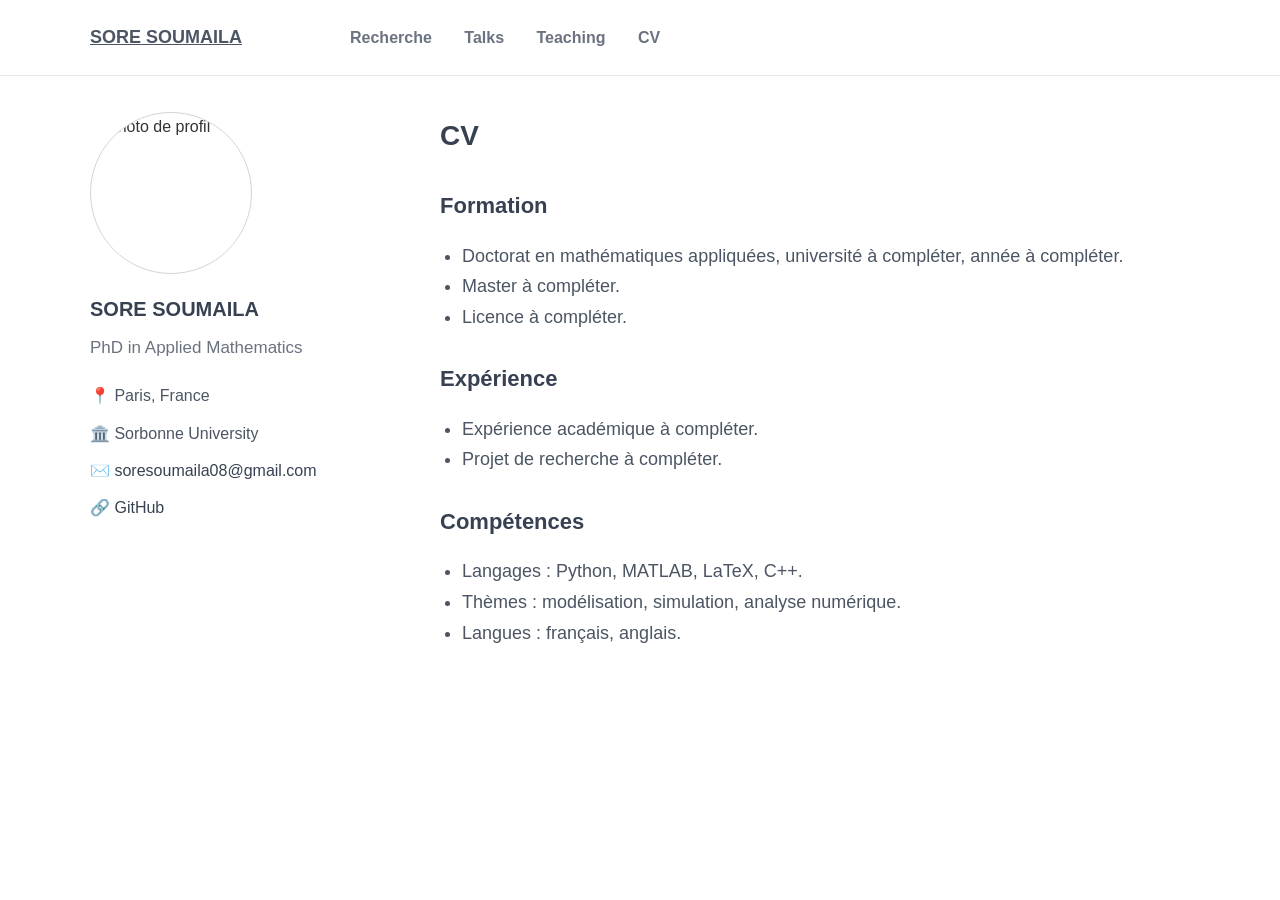
==== cv/index.html @ 09a1e4f2 "Update index.html" ====
<!DOCTYPE html>
<html lang="fr">
<head>
  <meta charset="UTF-8">
  <meta name="viewport" content="width=device-width, initial-scale=1.0">
  <title>CV - SORE SOUMAILA</title>
  <link rel="stylesheet" href="/style.css">
</head>
<body>
  <header class="topbar">
    <div class="topbar-container">
      <a href="/" class="site-name">SORE SOUMAILA</a>
      <nav class="menu">
        <a href="/recherche/">Recherche</a>
        <a href="/talks/">Talks</a>
        <a href="/enseignement/">Teaching</a>
        <a href="/cv/">CV</a>
      </nav>
    </div>
  </header>

  <main class="layout">
    <aside class="sidebar">
      <img src="images/photo.jpg" alt="Photo de profil" class="photo-profil">
      <h1>SORE SOUMAILA</h1>
      <p class="subtitle">PhD in Applied Mathematics </p>

      <div class="info-block">
        <p>📍 Paris, France</p>
        <p>🏛️ Sorbonne University </p>
        <p>✉️ <a href="mailto:soresoumaila08@gmail.com">soresoumaila08@gmail.com</a></p>
        <p>🔗 <a href="#">GitHub</a></p>
      </div>
    </aside>

    <section class="content">
      <h2>CV</h2>

      <h3>Formation</h3>
      <ul>
        <li>Doctorat en mathématiques appliquées, université à compléter, année à compléter.</li>
        <li>Master à compléter.</li>
        <li>Licence à compléter.</li>
      </ul>

      <h3>Expérience</h3>
      <ul>
        <li>Expérience académique à compléter.</li>
        <li>Projet de recherche à compléter.</li>
      </ul>

      <h3>Compétences</h3>
      <ul>
        <li>Langages : Python, MATLAB, LaTeX, C++.</li>
        <li>Thèmes : modélisation, simulation, analyse numérique.</li>
        <li>Langues : français, anglais.</li>
      </ul>
    </section>
  </main>
</body>
</html>
---- style.css ----
body {
  margin: 0;
  font-family: Arial, Helvetica, sans-serif;
  color: #333;
  background-color: #ffffff;
  line-height: 1.7;
}

.topbar {
  border-bottom: 1px solid #e5e7eb;
  background-color: #fff;
}

.topbar-container {
  max-width: 1100px;
  margin: 0 auto;
  padding: 22px 24px;
  display: flex;
  align-items: center;
  justify-content: flex-start;
  gap: 80px;
}

.site-name {
  font-size: 18px;
  font-weight: 700;
  color: #4b5563;
}

.menu a {
  text-decoration: none;
  color: #6b7280;
  margin-left: 28px;
  font-size: 16px;
  font-weight: 600;
}

.menu a:hover {
  color: #111827;
}

.layout {
  max-width: 1100px;
  margin: 36px auto;
  padding: 0 24px;
  display: grid;
  grid-template-columns: 280px 1fr;
  gap: 70px;
}

.sidebar {
  align-self: start;
}

.photo-profil {
  width: 160px;
  height: 160px;
  object-fit: cover;
  border-radius: 50%;
  display: block;
  margin-bottom: 18px;
  border: 1px solid #d1d5db;
}

.sidebar h1 {
  font-size: 20px;
  margin: 0 0 8px 0;
  color: #374151;
}

.subtitle {
  margin: 0 0 20px 0;
  color: #6b7280;
  font-size: 17px;
}

.info-block p {
  margin: 10px 0;
  color: #4b5563;
  font-size: 16px;
}

.info-block a {
  color: #374151;
  text-decoration: none;
}

.info-block a:hover {
  text-decoration: underline;
}

.content h2 {
  font-size: 28px;
  margin-top: 0;
  margin-bottom: 10px;
  color: #374151;
}

.content h3 {
  font-size: 22px;
  margin-top: 28px;
  margin-bottom: 10px;
  color: #374151;
}

.content p,
.content li {
  font-size: 18px;
  color: #4b5563;
}

.content section {
  margin-bottom: 42px;
}

.year-block {
  margin-bottom: 28px;
}

.year-block h3 {
  font-size: 18px;
  margin-bottom: 10px;
  color: #374151;
}

.year-block ul {
  margin: 0;
  padding-left: 24px;
}

.year-block li {
  margin-bottom: 10px;
}

.content ul {
  padding-left: 22px;
}

.content a {
  color: #2563eb;
  text-decoration: none;
}

.content a:hover {
  text-decoration: underline;
}

@media (max-width: 900px) {
  .layout {
    grid-template-columns: 1fr;
    gap: 30px;
  }

  .menu a {
    margin-left: 14px;
    font-size: 14px;
  }
}
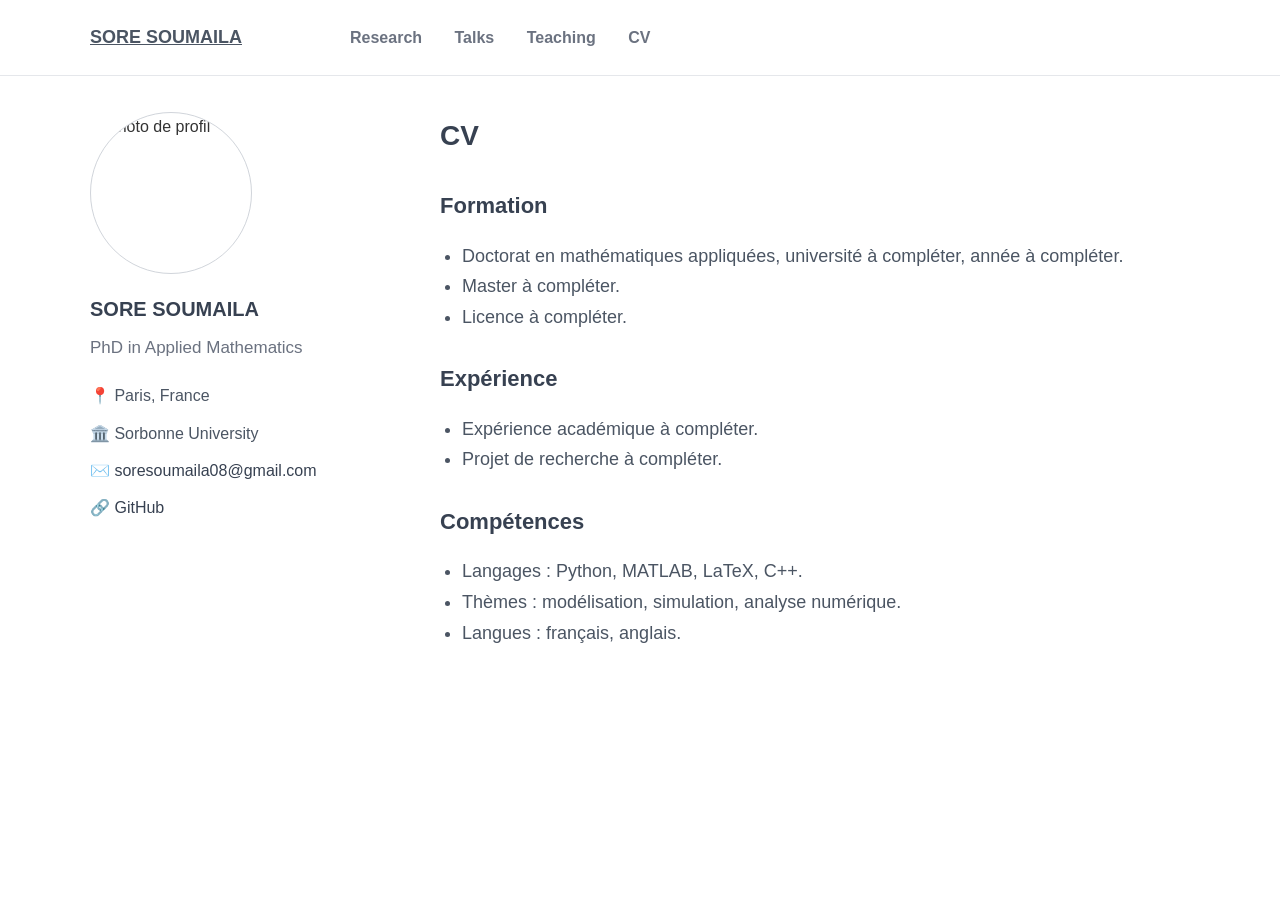
==== commit db2c0cc1: "Update index.html" ====
--- a/cv/index.html
+++ b/cv/index.html
@@ -3,7 +3,11 @@
 <head>
   <meta charset="UTF-8">
   <meta name="viewport" content="width=device-width, initial-scale=1.0">
-  <title>CV - SORE SOUMAILA</title>
+  <meta name="google-site-verification" content="8gv8ETqGiuPviAt5-yaoIe_0OM7RxLq_Fy0cH31vGm8" />
+  <title>SORE SOUMAILA - Doctorant en mathématiques appliquées</title>
+  <meta name="description" content="Site personnel de SORE SOUMAILA, doctorant en mathématiques appliquées. Recherche en simulation, contrôle et nanofils ferromagnétiques.">
+  <link rel="canonical" href="https://sore-soumaila.github.io/">
+  <meta name="robots" content="index, follow">
   <link rel="stylesheet" href="/style.css">
 </head>
 <body>
@@ -11,7 +15,7 @@
     <div class="topbar-container">
       <a href="/" class="site-name">SORE SOUMAILA</a>
       <nav class="menu">
-        <a href="/recherche/">Recherche</a>
+        <a href="/recherche/">Research</a>
         <a href="/talks/">Talks</a>
         <a href="/enseignement/">Teaching</a>
         <a href="/cv/">CV</a>
@@ -21,7 +25,7 @@
 
   <main class="layout">
     <aside class="sidebar">
-      <img src="images/photo.jpg" alt="Photo de profil" class="photo-profil">
+      <img src="/images/photo.jpg" alt="Photo de profil" class="photo-profil">
       <h1>SORE SOUMAILA</h1>
       <p class="subtitle">PhD in Applied Mathematics </p>
 
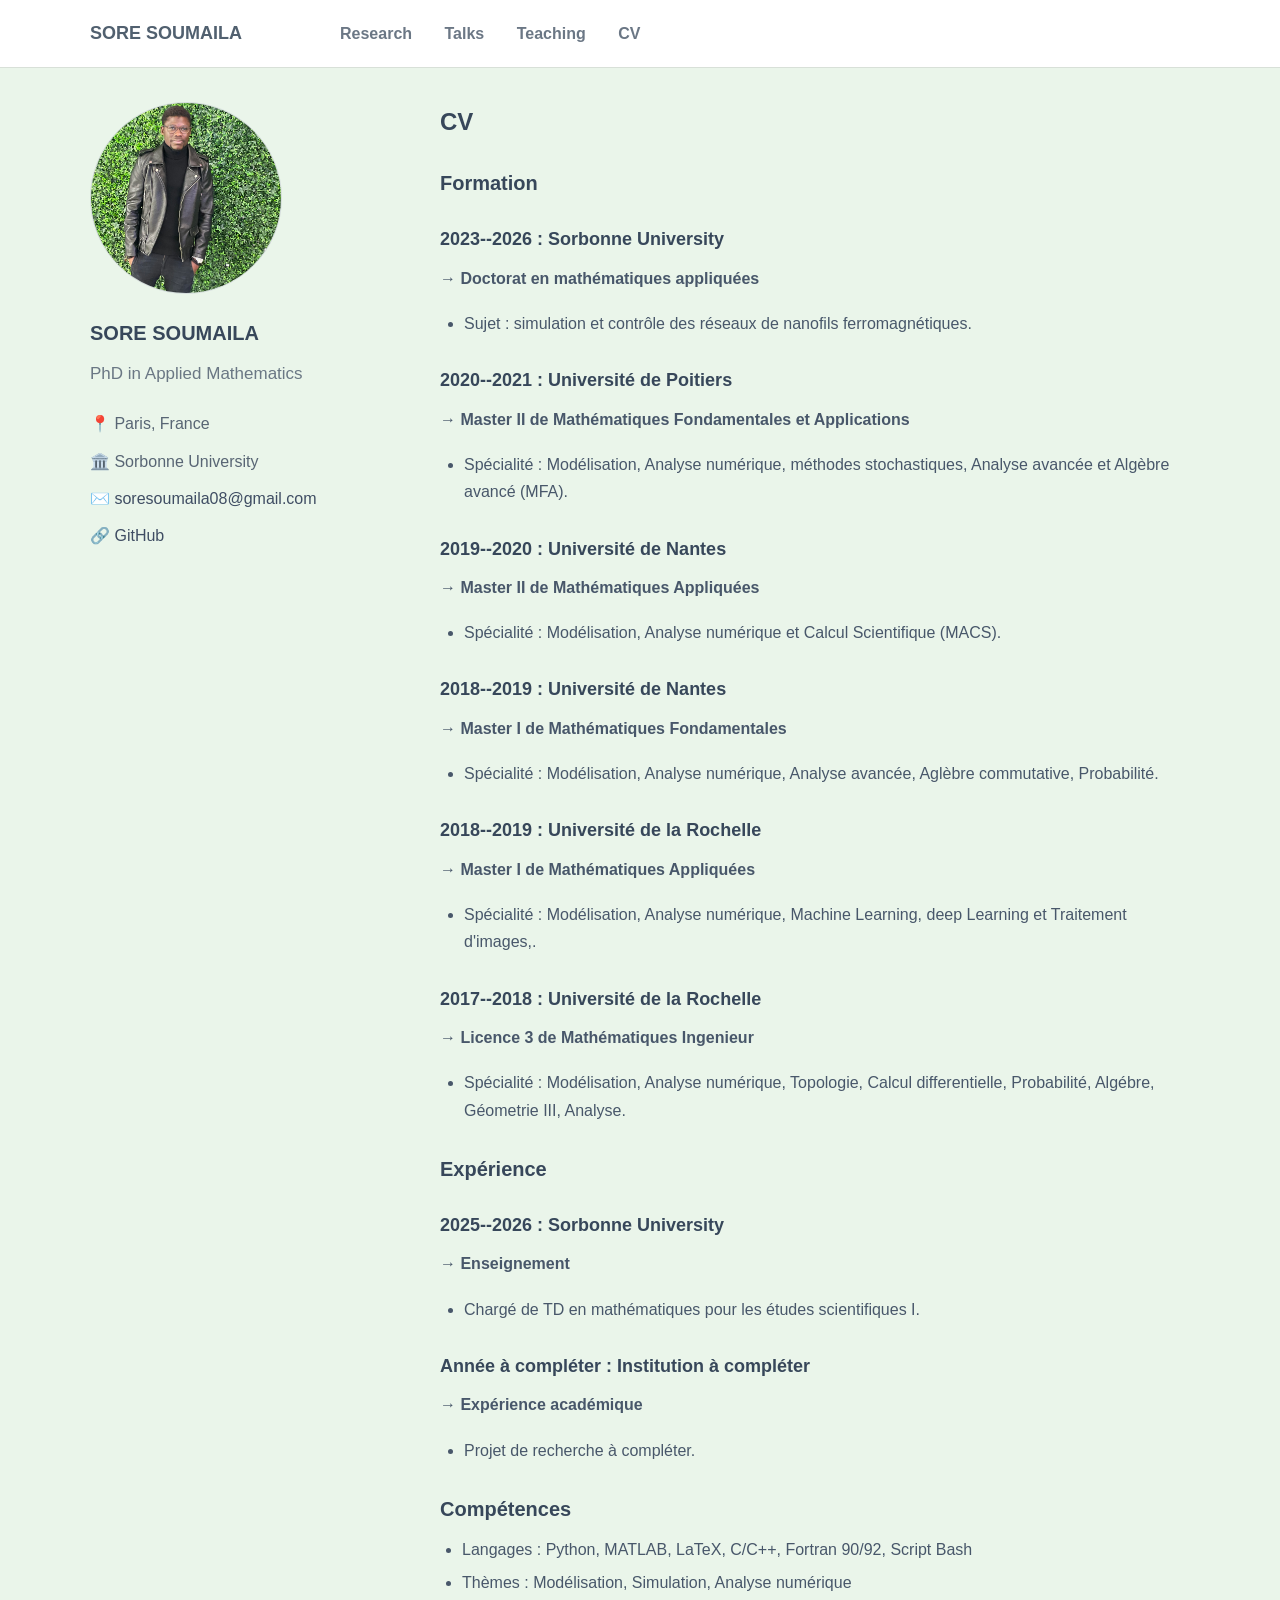
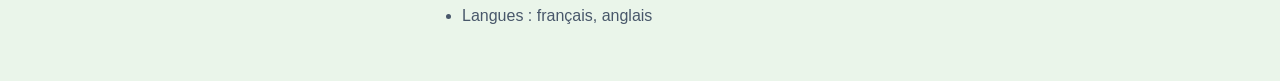
==== commit ac7d01ee: "Update index.html" ====
--- a/cv/index.html
+++ b/cv/index.html
@@ -27,11 +27,11 @@
     <aside class="sidebar">
       <img src="/images/photo.jpg" alt="Photo de profil" class="photo-profil">
       <h1>SORE SOUMAILA</h1>
-      <p class="subtitle">PhD in Applied Mathematics </p>
+      <p class="subtitle">PhD in Applied Mathematics</p>
 
       <div class="info-block">
         <p>📍 Paris, France</p>
-        <p>🏛️ Sorbonne University </p>
+        <p>🏛️ Sorbonne University</p>
         <p>✉️ <a href="mailto:soresoumaila08@gmail.com">soresoumaila08@gmail.com</a></p>
         <p>🔗 <a href="#">GitHub</a></p>
       </div>
@@ -41,25 +41,82 @@
       <h2>CV</h2>
 
       <h3>Formation</h3>
-      <ul>
-        <li>Doctorat en mathématiques appliquées, université à compléter, année à compléter.</li>
-        <li>Master à compléter.</li>
-        <li>Licence à compléter.</li>
-      </ul>
 
-      <h3>Expérience</h3>
-      <ul>
-        <li>Expérience académique à compléter.</li>
-        <li>Projet de recherche à compléter.</li>
-      </ul>
+      <div class="year-block">
+        <h3>2023--2026 : Sorbonne University</h3>
+        <p class="subcourse">&rarr; Doctorat en mathématiques appliquées</p>
+        <ul>
+          <li>Sujet : simulation et contrôle des réseaux de nanofils ferromagnétiques.</li>
+        </ul>
+      </div>
+
+      <div class="year-block">
+        <h3>2020--2021 : Université de Poitiers</h3>
+        <p class="subcourse">&rarr; Master II de Mathématiques Fondamentales et Applications</p>
+        <ul>
+          <li>Spécialité : Modélisation, Analyse numérique, méthodes stochastiques, Analyse avancée et Algèbre avancé (MFA).</li>
+        </ul>
+      </div>
+
+       <div class="year-block">
+        <h3>2019--2020 : Université de Nantes</h3>
+        <p class="subcourse">&rarr; Master II de Mathématiques Appliquées</p>
+        <ul>
+          <li>Spécialité : Modélisation, Analyse numérique et Calcul Scientifique (MACS).</li>
+        </ul>
+      </div>
+
+      <div class="year-block">
+        <h3>2018--2019 : Université de Nantes</h3>
+        <p class="subcourse">&rarr; Master I de Mathématiques Fondamentales</p>
+        <ul>
+          <li>Spécialité : Modélisation, Analyse numérique, Analyse avancée, Aglèbre commutative, Probabilité.</li>
+        </ul>
+      </div>
+
+      <div class="year-block">
+        <h3>2018--2019 : Université de la Rochelle</h3>
+        <p class="subcourse">&rarr; Master I de Mathématiques Appliquées</p>
+        <ul>
+          <li>Spécialité : Modélisation, Analyse numérique, Machine Learning, deep Learning et Traitement d'images,.</li>
+        </ul>
+      </div>
+      
+     <div class="year-block">
+         <h3>2017--2018 : Université de la Rochelle</h3>
+         <p class="subcourse">&rarr; Licence 3 de Mathématiques Ingenieur</p>
+         <ul>
+          <li>Spécialité : Modélisation, Analyse numérique, Topologie, Calcul differentielle, Probabilité, Algébre, Géometrie III, Analyse.</li>
+        </ul>
+      </div>
+      
+    <h3>Expérience</h3>
+
+      <div class="year-block">
+        <h3>2025--2026 : Sorbonne University</h3>
+        <p class="subcourse">&rarr; Enseignement</p>
+        <ul>
+          <li>Chargé de TD en mathématiques pour les études scientifiques I.</li>
+        </ul>
+      </div>
+
+      <div class="year-block">
+        <h3>Année à compléter : Institution à compléter</h3>
+        <p class="subcourse">&rarr; Expérience académique</p>
+        <ul>
+          <li>Projet de recherche à compléter.</li>
+        </ul>
+      </div>
 
       <h3>Compétences</h3>
       <ul>
-        <li>Langages : Python, MATLAB, LaTeX, C++.</li>
-        <li>Thèmes : modélisation, simulation, analyse numérique.</li>
-        <li>Langues : français, anglais.</li>
+        <li>Langages : Python, MATLAB, LaTeX, C/C++, Fortran 90/92, Script Bash</li>
+        <li>Thèmes : Modélisation, Simulation, Analyse numérique</li>
+        <li>Langues : français, anglais</li>
       </ul>
     </section>
   </main>
 </body>
 </html>
+
+
--- a/style.css
+++ b/style.css
@@ -1,51 +1,62 @@
 body {
   margin: 0;
   font-family: Arial, Helvetica, sans-serif;
-  color: #333;
-  background-color: #ffffff;
+  color: #3f4d63;
+  background-color: #eaf5ea;
   line-height: 1.7;
 }
 
 .topbar {
-  border-bottom: 1px solid #e5e7eb;
-  background-color: #fff;
+  border-bottom: 1px solid #d8e0d8;
+  background-color: #ffffff;
+}
+
+.subcourse {
+  margin-top: 6px;
+  margin-bottom: 10px;
+  font-weight: 800;
 }
 
 .topbar-container {
   max-width: 1100px;
   margin: 0 auto;
-  padding: 22px 24px;
+  padding: 18px 24px;
   display: flex;
   align-items: center;
   justify-content: flex-start;
-  gap: 80px;
+  gap: 70px;
 }
 
 .site-name {
   font-size: 18px;
   font-weight: 700;
-  color: #4b5563;
+  color: #51606f;
+  text-decoration: none;
+}
+
+.site-name:hover {
+  text-decoration: underline;
 }
 
 .menu a {
   text-decoration: none;
-  color: #6b7280;
+  color: #6b7785;
   margin-left: 28px;
   font-size: 16px;
   font-weight: 600;
 }
 
 .menu a:hover {
-  color: #111827;
+  color: #2f3b4a;
 }
 
 .layout {
   max-width: 1100px;
-  margin: 36px auto;
+  margin: 34px auto;
   padding: 0 24px;
   display: grid;
-  grid-template-columns: 280px 1fr;
-  gap: 70px;
+  grid-template-columns: 270px 1fr;
+  gap: 80px;
 }
 
 .sidebar {
@@ -53,35 +64,36 @@
 }
 
 .photo-profil {
-  width: 160px;
-  height: 160px;
+  width: 190px;
+  height: 190px;
   object-fit: cover;
+  object-position: center center;
   border-radius: 50%;
   display: block;
-  margin-bottom: 18px;
-  border: 1px solid #d1d5db;
+  margin-bottom: 22px;
+  border: 1px solid #d5dddd;
 }
 
 .sidebar h1 {
   font-size: 20px;
-  margin: 0 0 8px 0;
-  color: #374151;
+  margin: 0 0 10px 0;
+  color: #37475a;
 }
 
 .subtitle {
-  margin: 0 0 20px 0;
-  color: #6b7280;
+  margin: 0 0 22px 0;
+  color: #6a7784;
   font-size: 17px;
 }
 
 .info-block p {
   margin: 10px 0;
-  color: #4b5563;
+  color: #586574;
   font-size: 16px;
 }
 
 .info-block a {
-  color: #374151;
+  color: #3f4d63;
   text-decoration: none;
 }
 
@@ -90,27 +102,47 @@
 }
 
 .content h2 {
-  font-size: 28px;
+  font-size: 24px;
   margin-top: 0;
-  margin-bottom: 10px;
-  color: #374151;
+  margin-bottom: 14px;
+  color: #37475a;
 }
 
 .content h3 {
-  font-size: 22px;
-  margin-top: 28px;
+  font-size: 20px;
+  margin-top: 24px;
   margin-bottom: 10px;
-  color: #374151;
+  color: #37475a;
 }
 
 .content p,
 .content li {
-  font-size: 18px;
-  color: #4b5563;
+  font-size: 16px;
+  color: #48576a;
 }
 
-.content section {
-  margin-bottom: 42px;
+.content p {
+  margin-bottom: 18px;
+  max-width: 900px;
+}
+
+.content ul {
+  padding-left: 22px;
+  margin-top: 8px;
+  margin-bottom: 18px;
+}
+
+.content li {
+  margin-bottom: 6px;
+}
+
+.content a {
+  color: #4aa3c7;
+  text-decoration: none;
+}
+
+.content a:hover {
+  text-decoration: underline;
 }
 
 .year-block {
@@ -120,7 +152,7 @@
 .year-block h3 {
   font-size: 18px;
   margin-bottom: 10px;
-  color: #374151;
+  color: #37475a;
 }
 
 .year-block ul {
@@ -132,22 +164,13 @@
   margin-bottom: 10px;
 }
 
-.content ul {
-  padding-left: 22px;
-}
-
-.content a {
-  color: #2563eb;
-  text-decoration: none;
-}
-
-.content a:hover {
-  text-decoration: underline;
-}
-
 @media (max-width: 900px) {
   .layout {
     grid-template-columns: 1fr;
+    gap: 30px;
+  }
+
+  .topbar-container {
     gap: 30px;
   }
 
@@ -155,4 +178,18 @@
     margin-left: 14px;
     font-size: 14px;
   }
+
+  .content h2 {
+    font-size: 22px;
+  }
+
+  .content h3 {
+    font-size: 18px;
+  }
+
+  .content p,
+  .content li {
+    font-size: 15px;
+  }
 }
+
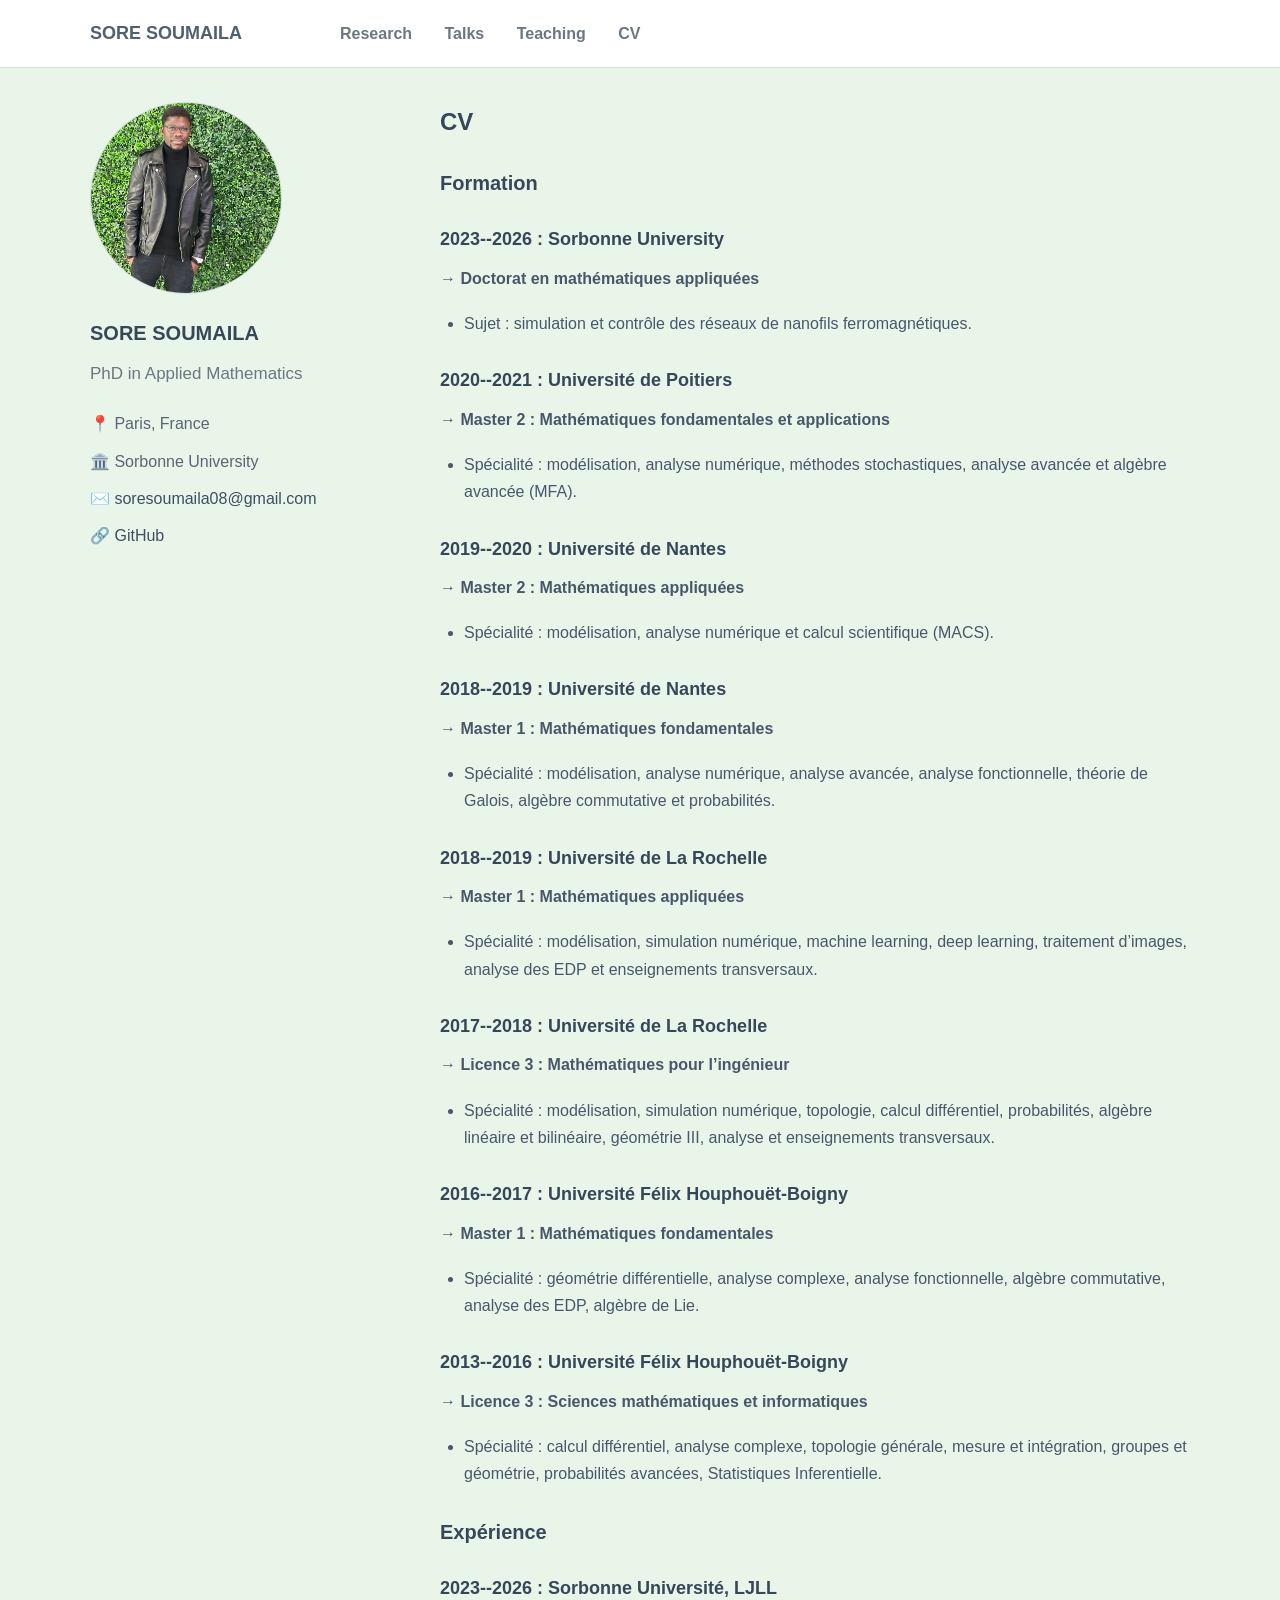
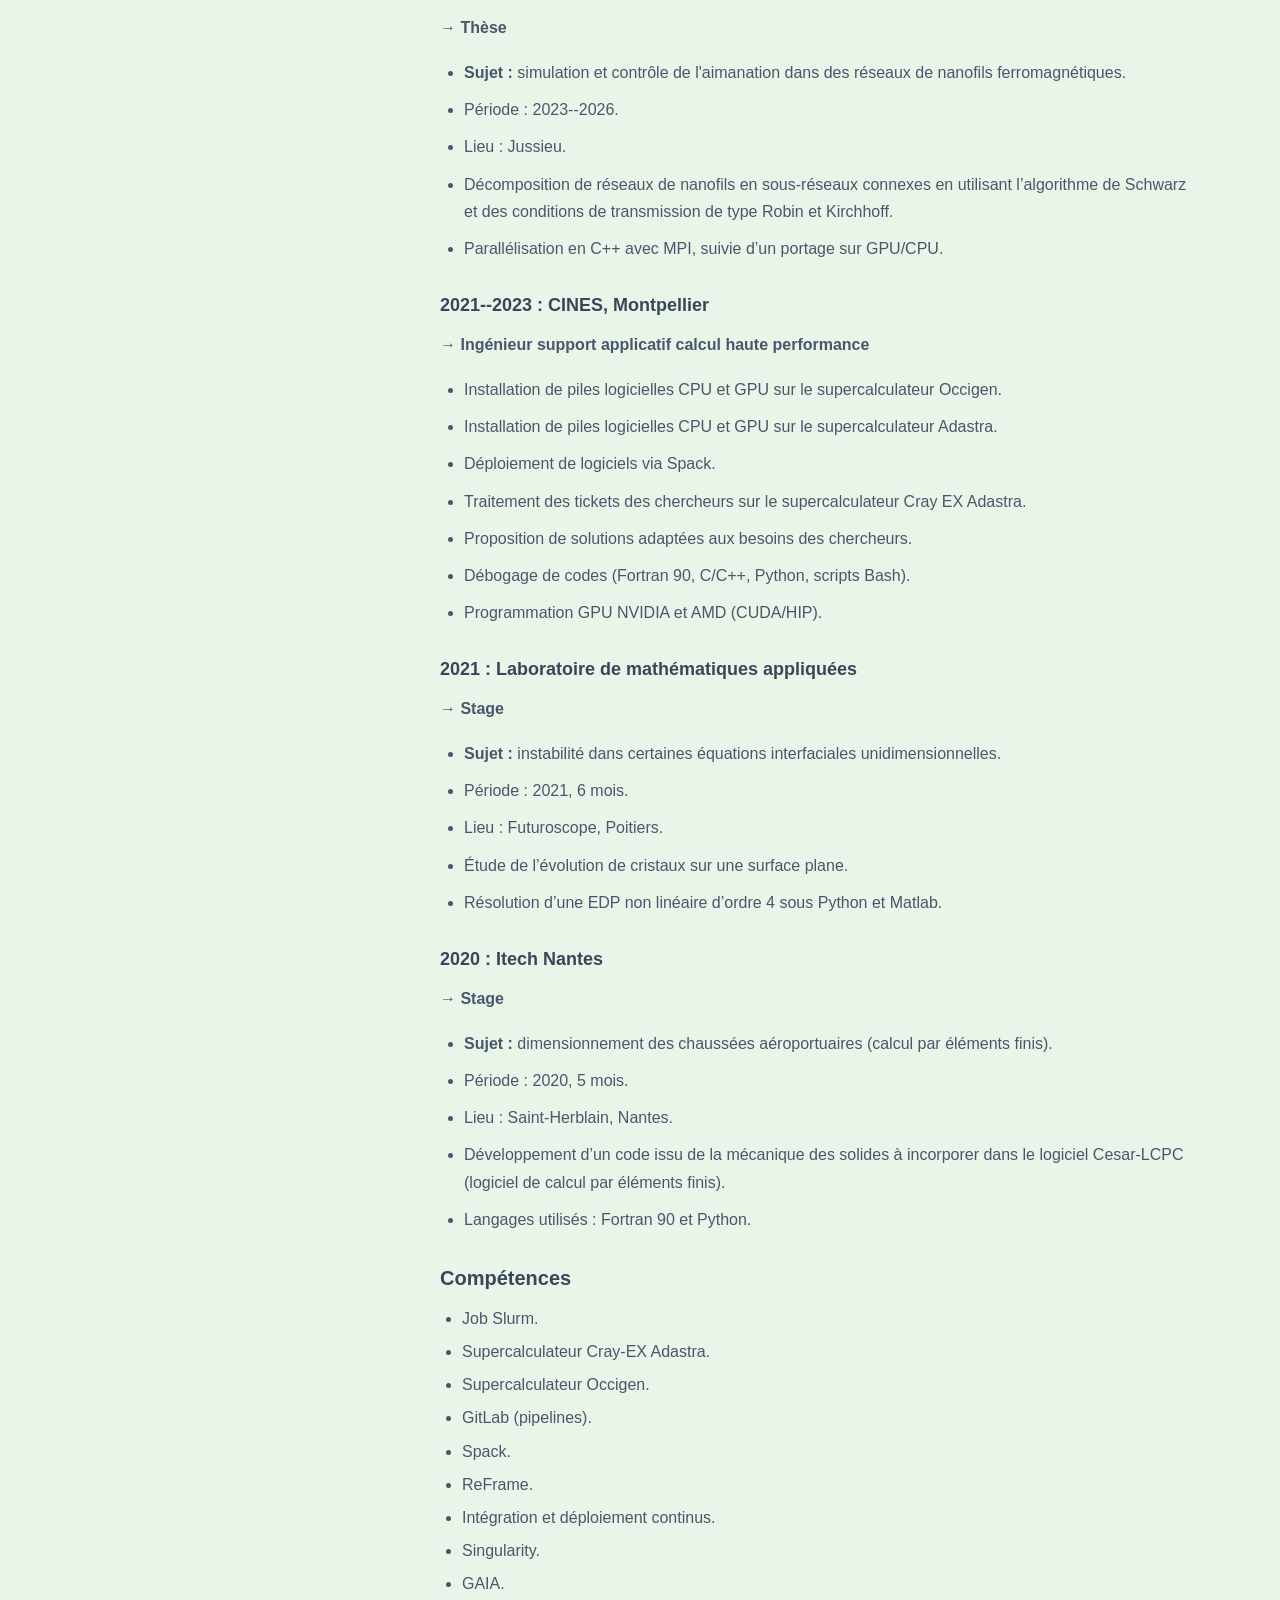
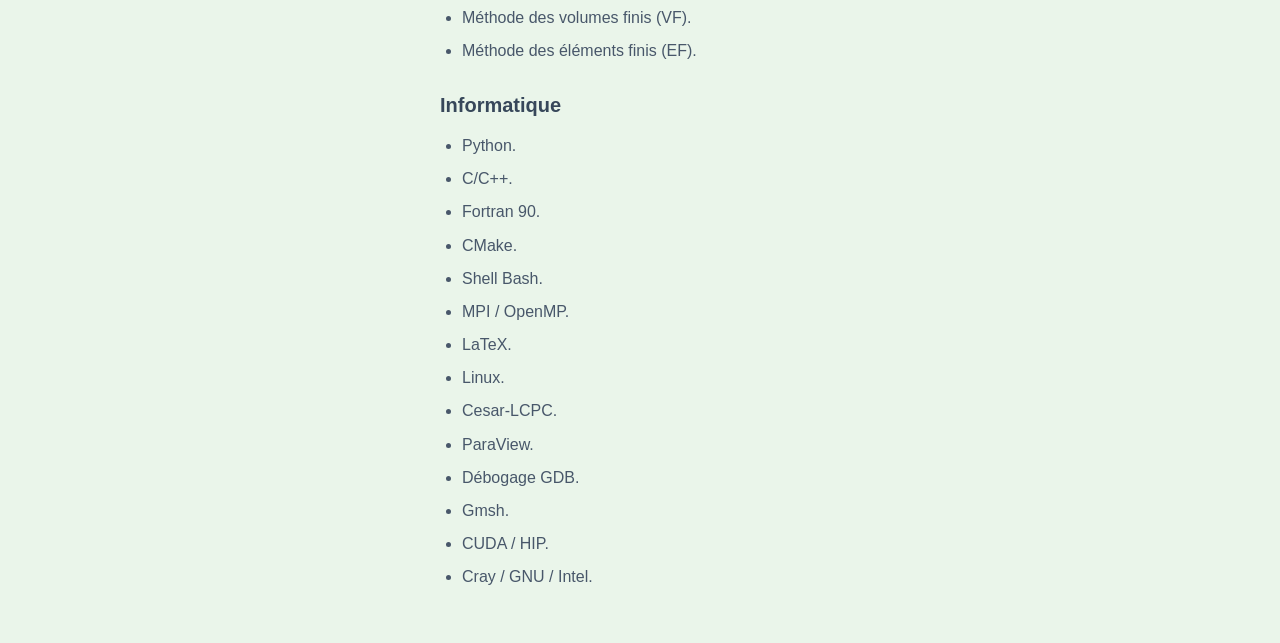
==== commit 9ca85623: "Update index.html" ====
--- a/cv/index.html
+++ b/cv/index.html
@@ -3,7 +3,7 @@
 <head>
   <meta charset="UTF-8">
   <meta name="viewport" content="width=device-width, initial-scale=1.0">
-  <meta name="google-site-verification" content="8gv8ETqGiuPviAt5-yaoIe_0OM7RxLq_Fy0cH31vGm8" />
+  <meta name="google-site-verification" content="8gv8ETqGiuPviAt5-yaoIe_0OM7RxLq_Fy0cH31vGm8">
   <title>SORE SOUMAILA - Doctorant en mathématiques appliquées</title>
   <meta name="description" content="Site personnel de SORE SOUMAILA, doctorant en mathématiques appliquées. Recherche en simulation, contrôle et nanofils ferromagnétiques.">
   <link rel="canonical" href="https://sore-soumaila.github.io/">
@@ -52,71 +52,146 @@
 
       <div class="year-block">
         <h3>2020--2021 : Université de Poitiers</h3>
-        <p class="subcourse">&rarr; Master II de Mathématiques Fondamentales et Applications</p>
+        <p class="subcourse">&rarr; Master 2 : Mathématiques fondamentales et applications</p>
         <ul>
-          <li>Spécialité : Modélisation, Analyse numérique, méthodes stochastiques, Analyse avancée et Algèbre avancé (MFA).</li>
+          <li>Spécialité : modélisation, analyse numérique, méthodes stochastiques, analyse avancée et algèbre avancée (MFA).</li>
         </ul>
       </div>
 
-       <div class="year-block">
+      <div class="year-block">
         <h3>2019--2020 : Université de Nantes</h3>
-        <p class="subcourse">&rarr; Master II de Mathématiques Appliquées</p>
+        <p class="subcourse">&rarr; Master 2 : Mathématiques appliquées</p>
         <ul>
-          <li>Spécialité : Modélisation, Analyse numérique et Calcul Scientifique (MACS).</li>
+          <li>Spécialité : modélisation, analyse numérique et calcul scientifique (MACS).</li>
         </ul>
       </div>
 
       <div class="year-block">
         <h3>2018--2019 : Université de Nantes</h3>
-        <p class="subcourse">&rarr; Master I de Mathématiques Fondamentales</p>
+        <p class="subcourse">&rarr; Master 1 : Mathématiques fondamentales</p>
         <ul>
-          <li>Spécialité : Modélisation, Analyse numérique, Analyse avancée, Aglèbre commutative, Probabilité.</li>
+          <li>Spécialité : modélisation, analyse numérique, analyse avancée, analyse fonctionnelle, théorie de Galois, algèbre commutative et probabilités.</li>
         </ul>
       </div>
 
       <div class="year-block">
-        <h3>2018--2019 : Université de la Rochelle</h3>
-        <p class="subcourse">&rarr; Master I de Mathématiques Appliquées</p>
+        <h3>2018--2019 : Université de La Rochelle</h3>
+        <p class="subcourse">&rarr; Master 1 : Mathématiques appliquées</p>
         <ul>
-          <li>Spécialité : Modélisation, Analyse numérique, Machine Learning, deep Learning et Traitement d'images,.</li>
-        </ul>
-      </div>
-      
-     <div class="year-block">
-         <h3>2017--2018 : Université de la Rochelle</h3>
-         <p class="subcourse">&rarr; Licence 3 de Mathématiques Ingenieur</p>
-         <ul>
-          <li>Spécialité : Modélisation, Analyse numérique, Topologie, Calcul differentielle, Probabilité, Algébre, Géometrie III, Analyse.</li>
-        </ul>
-      </div>
-      
-    <h3>Expérience</h3>
-
-      <div class="year-block">
-        <h3>2025--2026 : Sorbonne University</h3>
-        <p class="subcourse">&rarr; Enseignement</p>
-        <ul>
-          <li>Chargé de TD en mathématiques pour les études scientifiques I.</li>
+          <li>Spécialité : modélisation, simulation numérique, machine learning, deep learning, traitement d’images, analyse des EDP et enseignements transversaux.</li>
         </ul>
       </div>
 
       <div class="year-block">
-        <h3>Année à compléter : Institution à compléter</h3>
-        <p class="subcourse">&rarr; Expérience académique</p>
+        <h3>2017--2018 : Université de La Rochelle</h3>
+        <p class="subcourse">&rarr; Licence 3 : Mathématiques pour l’ingénieur</p>
         <ul>
-          <li>Projet de recherche à compléter.</li>
+          <li>Spécialité : modélisation, simulation numérique, topologie, calcul différentiel, probabilités, algèbre linéaire et bilinéaire, géométrie III, analyse et enseignements transversaux.</li>
+        </ul>
+      </div>
+
+      <div class="year-block">
+        <h3>2016--2017 : Université Félix Houphouët-Boigny</h3>
+        <p class="subcourse">&rarr; Master 1 : Mathématiques fondamentales</p>
+        <ul>
+          <li>Spécialité : géométrie différentielle, analyse complexe, analyse fonctionnelle, algèbre commutative, analyse des EDP, algèbre de Lie.</li>
+        </ul>
+      </div>
+
+      <div class="year-block">
+        <h3>2013--2016 : Université Félix Houphouët-Boigny</h3>
+        <p class="subcourse">&rarr; Licence 3 : Sciences mathématiques et informatiques</p>
+        <ul>
+          <li>Spécialité : calcul différentiel, analyse complexe, topologie générale, mesure et intégration, groupes et géométrie, probabilités avancées, Statistiques Inferentielle.</li>
+        </ul>
+      </div>
+
+      <h3>Expérience</h3>
+
+      <div class="year-block">
+        <h3>2023--2026 : Sorbonne Université, LJLL</h3>
+        <p class="subcourse">&rarr; Thèse</p>
+        <ul>
+          <li><strong>Sujet :</strong> simulation et contrôle de l'aimanation dans des réseaux de nanofils ferromagnétiques.</li>
+          <li>Période : 2023--2026.</li>
+          <li>Lieu : Jussieu.</li>
+          <li>Décomposition de réseaux de nanofils en sous-réseaux connexes en utilisant l’algorithme de Schwarz et des conditions de transmission de type Robin et Kirchhoff.</li>
+          <li>Parallélisation en C++ avec MPI, suivie d’un portage sur GPU/CPU.</li>
+        </ul>
+      </div>
+
+      <div class="year-block">
+        <h3>2021--2023 : CINES, Montpellier</h3>
+        <p class="subcourse">&rarr; Ingénieur support applicatif calcul haute performance </p>
+        <ul>
+          <li>Installation de piles logicielles CPU et GPU sur le supercalculateur Occigen.</li>
+          <li>Installation de piles logicielles CPU et GPU sur le supercalculateur Adastra.</li>
+          <li>Déploiement de logiciels via Spack.</li>
+          <li>Traitement des tickets des chercheurs sur le supercalculateur Cray EX Adastra.</li>
+          <li>Proposition de solutions adaptées aux besoins des chercheurs.</li>
+          <li>Débogage de codes (Fortran 90, C/C++, Python, scripts Bash).</li>
+          <li>Programmation GPU NVIDIA et AMD (CUDA/HIP).</li>
+        </ul>
+      </div>
+
+      <div class="year-block">
+        <h3>2021 : Laboratoire de mathématiques appliquées</h3>
+        <p class="subcourse">&rarr; Stage</p>
+        <ul>
+          <li><strong>Sujet :</strong> instabilité dans certaines équations interfaciales unidimensionnelles.</li>
+          <li>Période : 2021, 6 mois.</li>
+          <li>Lieu : Futuroscope, Poitiers.</li>
+          <li>Étude de l’évolution de cristaux sur une surface plane.</li>
+          <li>Résolution d’une EDP non linéaire d’ordre 4 sous Python et Matlab.</li>
+        </ul>
+      </div>
+
+      <div class="year-block">
+        <h3>2020 : Itech Nantes</h3>
+        <p class="subcourse">&rarr; Stage</p>
+        <ul>
+          <li><strong>Sujet :</strong> dimensionnement des chaussées aéroportuaires (calcul par éléments finis).</li>
+          <li>Période : 2020, 5 mois.</li>
+          <li>Lieu : Saint-Herblain, Nantes.</li>
+          <li>Développement d’un code issu de la mécanique des solides à incorporer dans le logiciel Cesar-LCPC (logiciel de calcul par éléments finis).</li>
+          <li>Langages utilisés : Fortran 90 et Python.</li>
         </ul>
       </div>
 
       <h3>Compétences</h3>
       <ul>
-        <li>Langages : Python, MATLAB, LaTeX, C/C++, Fortran 90/92, Script Bash</li>
-        <li>Thèmes : Modélisation, Simulation, Analyse numérique</li>
-        <li>Langues : français, anglais</li>
+        <li>Job Slurm.</li>
+        <li>Supercalculateur Cray-EX Adastra.</li>
+        <li>Supercalculateur Occigen.</li>
+        <li>GitLab (pipelines).</li>
+        <li>Spack.</li>
+        <li>ReFrame.</li>
+        <li>Intégration et déploiement continus.</li>
+        <li>Singularity.</li>
+        <li>GAIA.</li>
+        <li>Méthode des volumes finis (VF).</li>
+        <li>Méthode des éléments finis (EF).</li>
+      </ul>
+
+      <h3>Informatique</h3>
+      <ul>
+        <li>Python.</li>
+        <li>C/C++.</li>
+        <li>Fortran 90.</li>
+        <li>CMake.</li>
+        <li>Shell Bash.</li>
+        <li>MPI / OpenMP.</li>
+        <li>LaTeX.</li>
+        <li>Linux.</li>
+        <li>Cesar-LCPC.</li>
+        <li>ParaView.</li>
+        <li>Débogage GDB.</li>
+        <li>Gmsh.</li>
+        <li>CUDA / HIP.</li>
+        <li>Cray / GNU / Intel.</li>
       </ul>
     </section>
   </main>
 </body>
 </html>
 
-
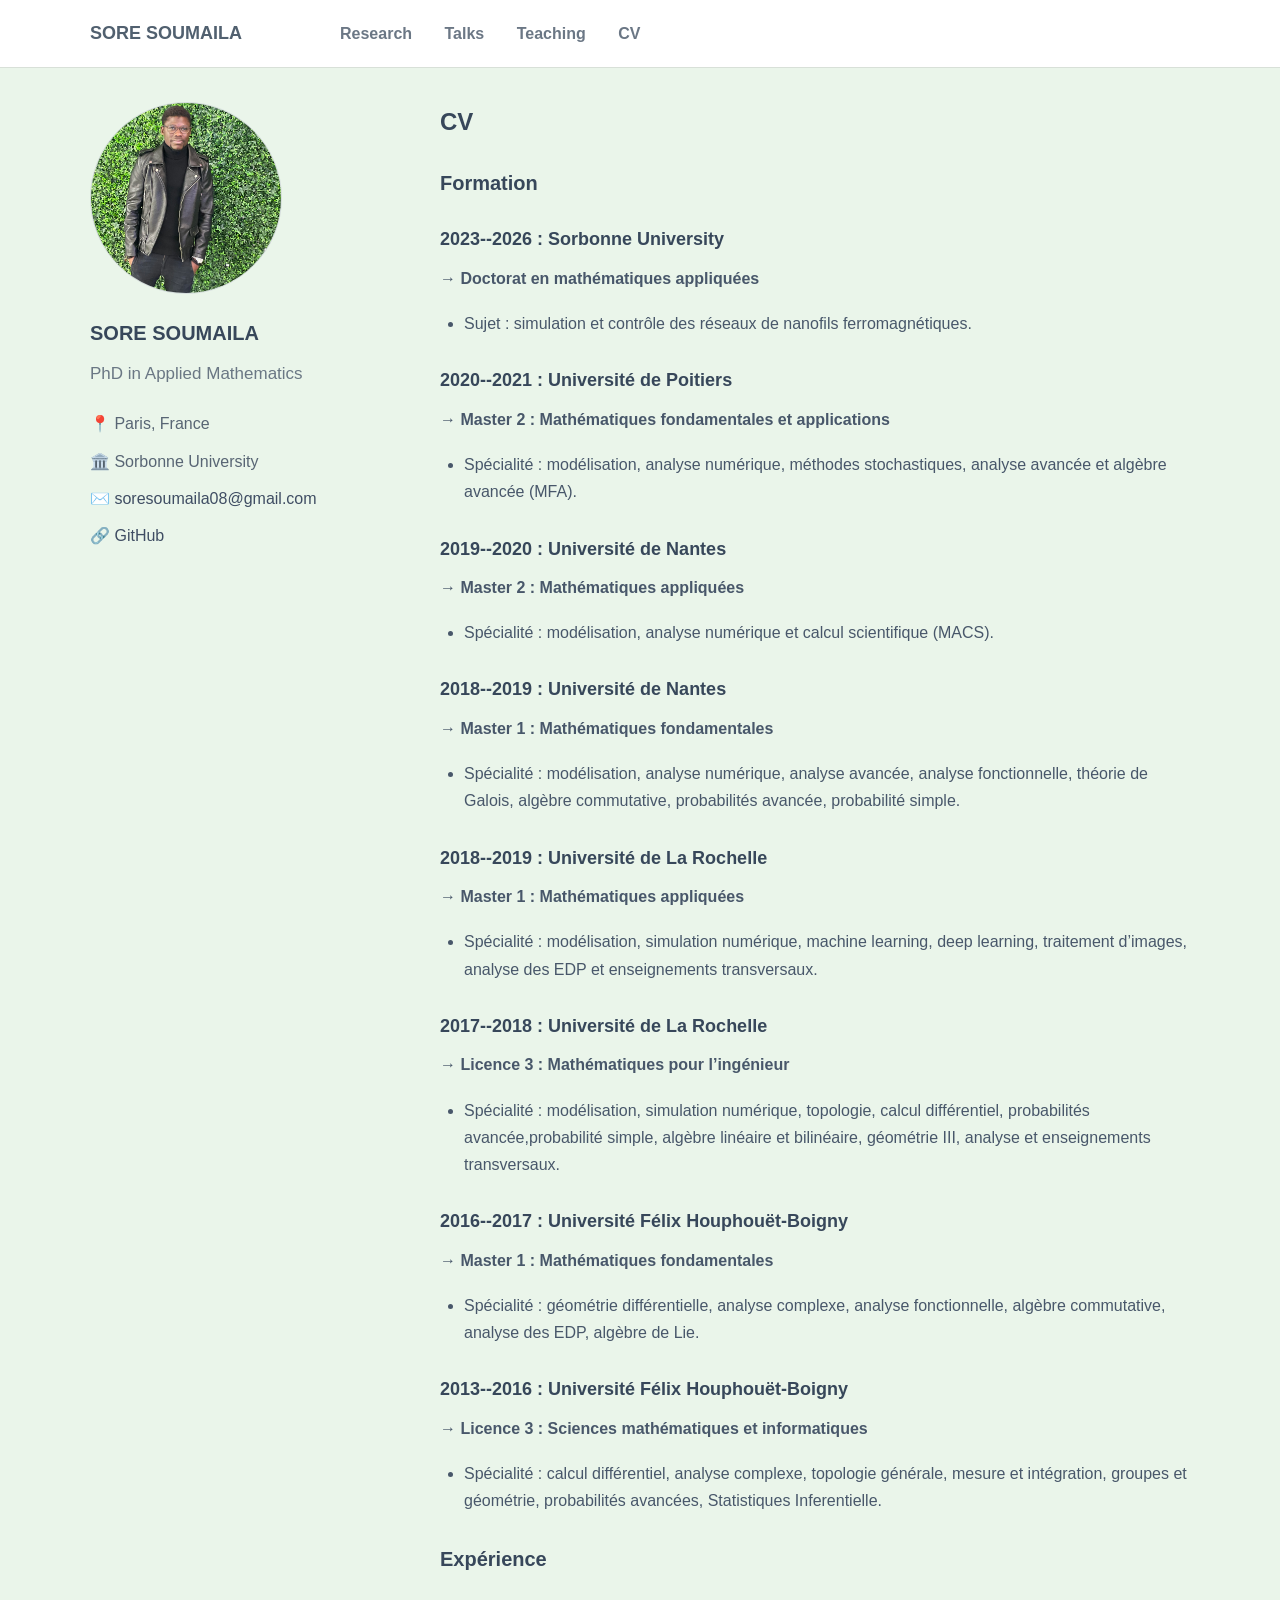
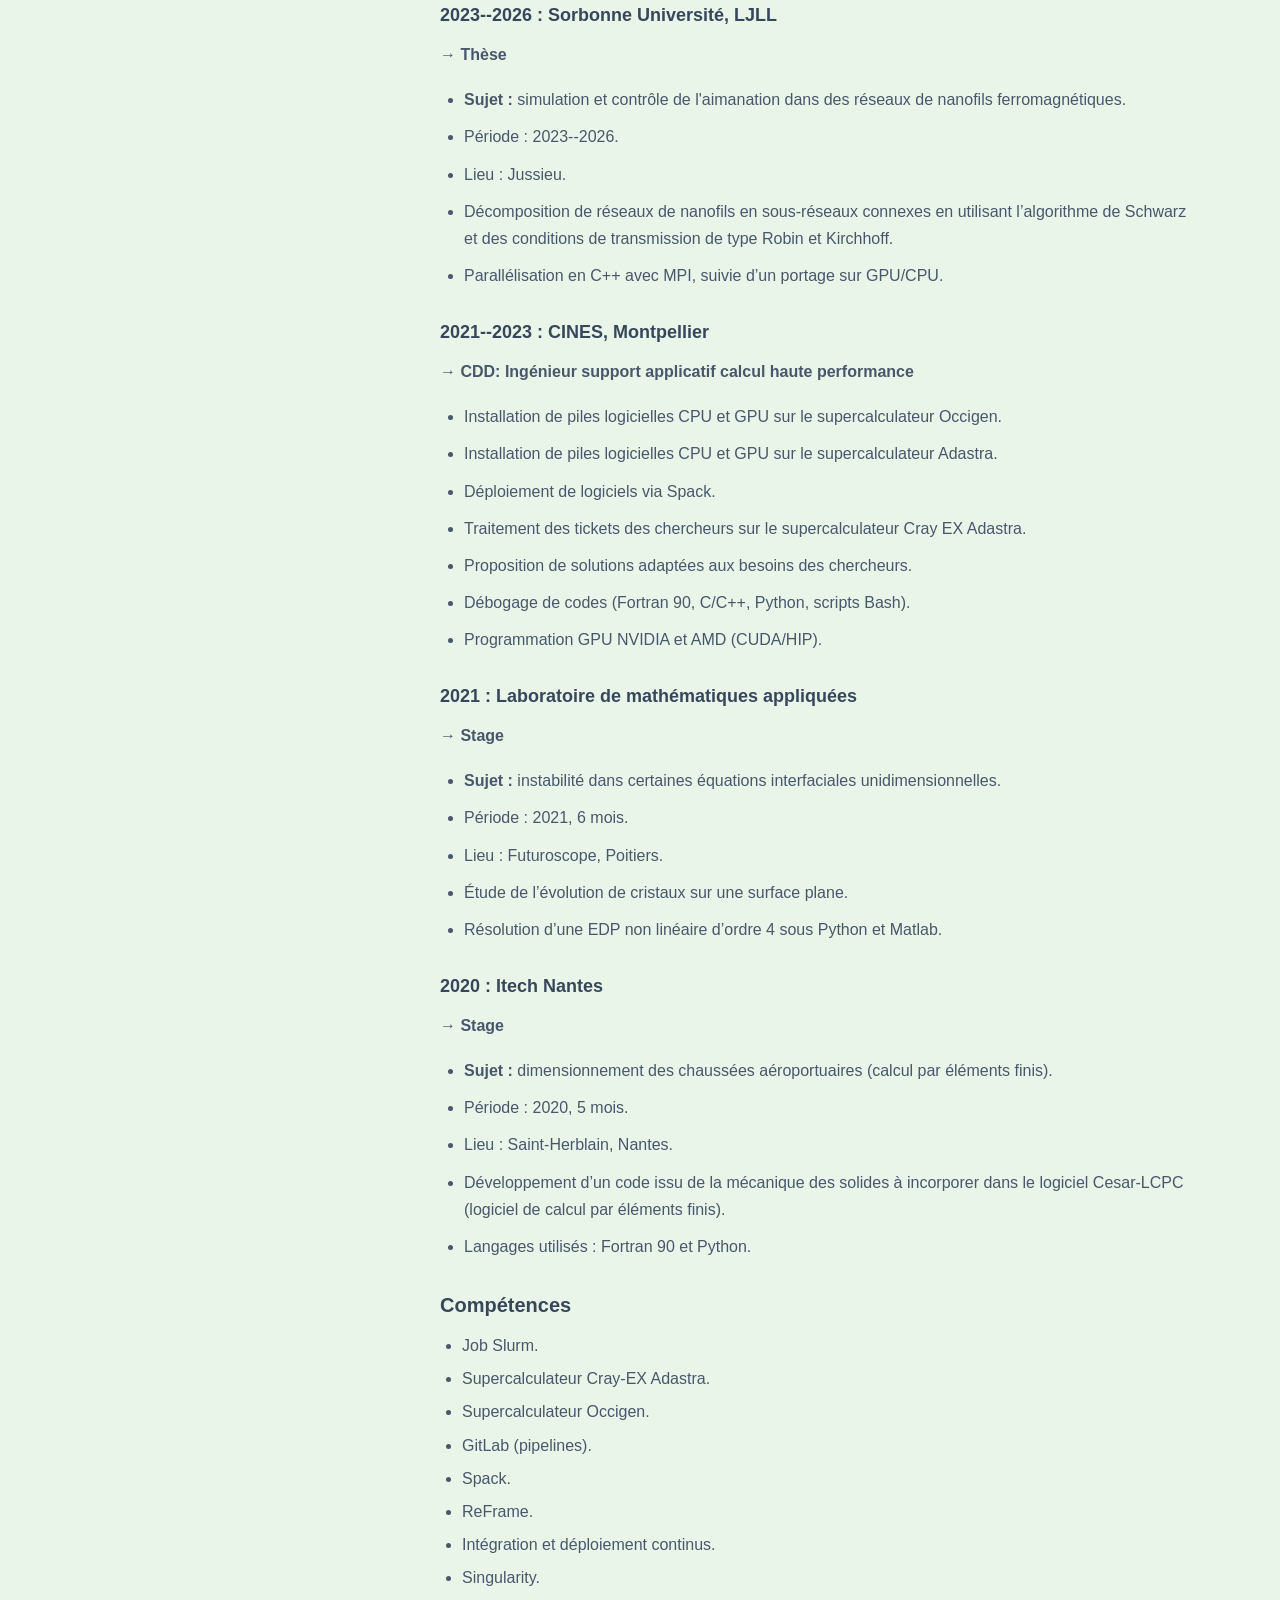
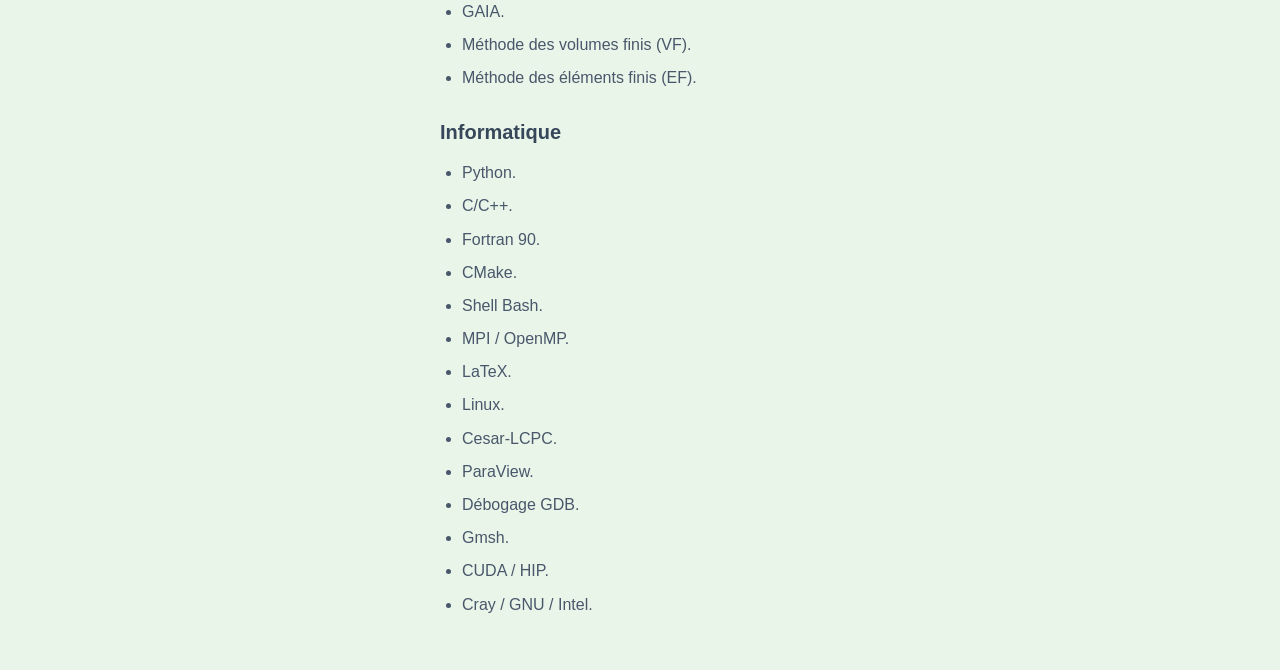
==== commit 8fba8b7c: "Update index.html" ====
--- a/cv/index.html
+++ b/cv/index.html
@@ -70,7 +70,7 @@
         <h3>2018--2019 : Université de Nantes</h3>
         <p class="subcourse">&rarr; Master 1 : Mathématiques fondamentales</p>
         <ul>
-          <li>Spécialité : modélisation, analyse numérique, analyse avancée, analyse fonctionnelle, théorie de Galois, algèbre commutative et probabilités.</li>
+          <li>Spécialité : modélisation, analyse numérique, analyse avancée, analyse fonctionnelle, théorie de Galois, algèbre commutative, probabilités avancée, probabilité simple.</li>
         </ul>
       </div>
 
@@ -86,7 +86,7 @@
         <h3>2017--2018 : Université de La Rochelle</h3>
         <p class="subcourse">&rarr; Licence 3 : Mathématiques pour l’ingénieur</p>
         <ul>
-          <li>Spécialité : modélisation, simulation numérique, topologie, calcul différentiel, probabilités, algèbre linéaire et bilinéaire, géométrie III, analyse et enseignements transversaux.</li>
+          <li>Spécialité : modélisation, simulation numérique, topologie, calcul différentiel, probabilités avancée,probabilité simple, algèbre linéaire et bilinéaire, géométrie III, analyse et enseignements transversaux.</li>
         </ul>
       </div>
 
@@ -122,7 +122,7 @@
 
       <div class="year-block">
         <h3>2021--2023 : CINES, Montpellier</h3>
-        <p class="subcourse">&rarr; Ingénieur support applicatif calcul haute performance </p>
+        <p class="subcourse">&rarr; CDD: Ingénieur support applicatif calcul haute performance </p>
         <ul>
           <li>Installation de piles logicielles CPU et GPU sur le supercalculateur Occigen.</li>
           <li>Installation de piles logicielles CPU et GPU sur le supercalculateur Adastra.</li>
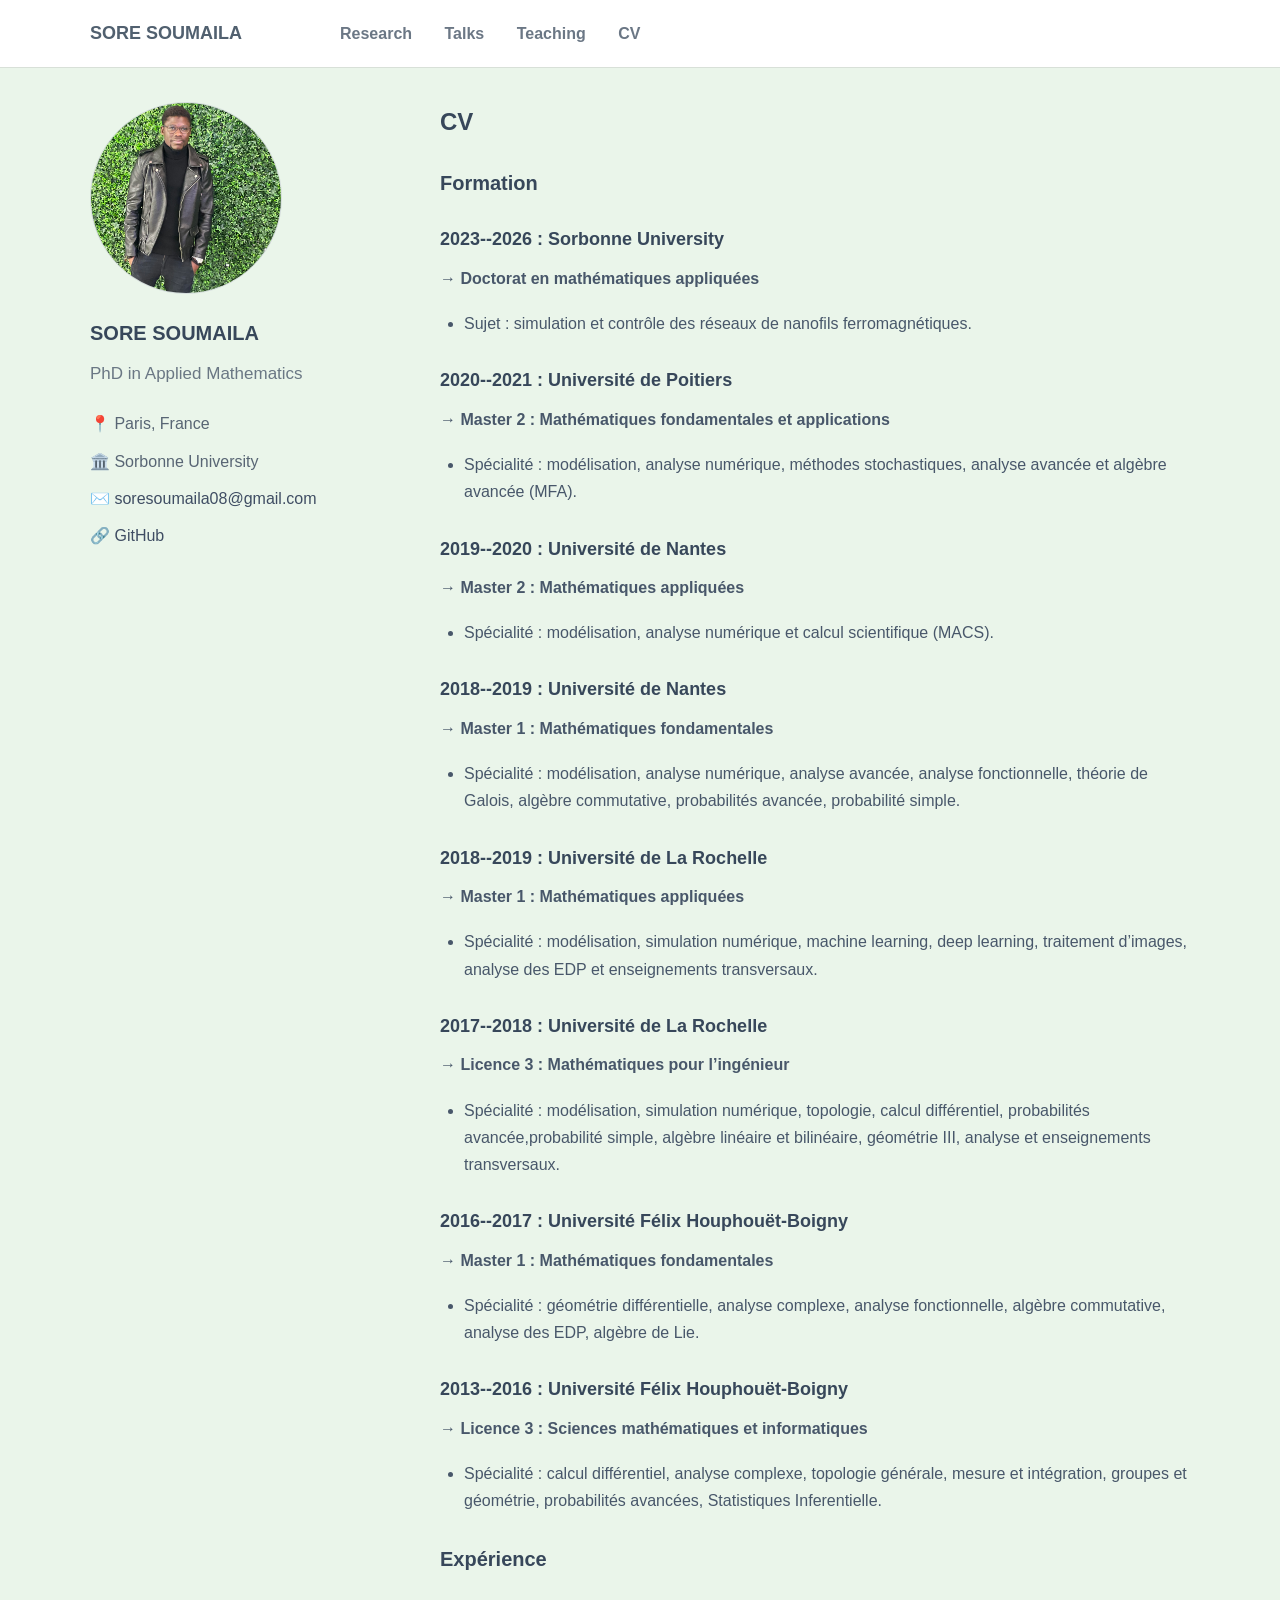
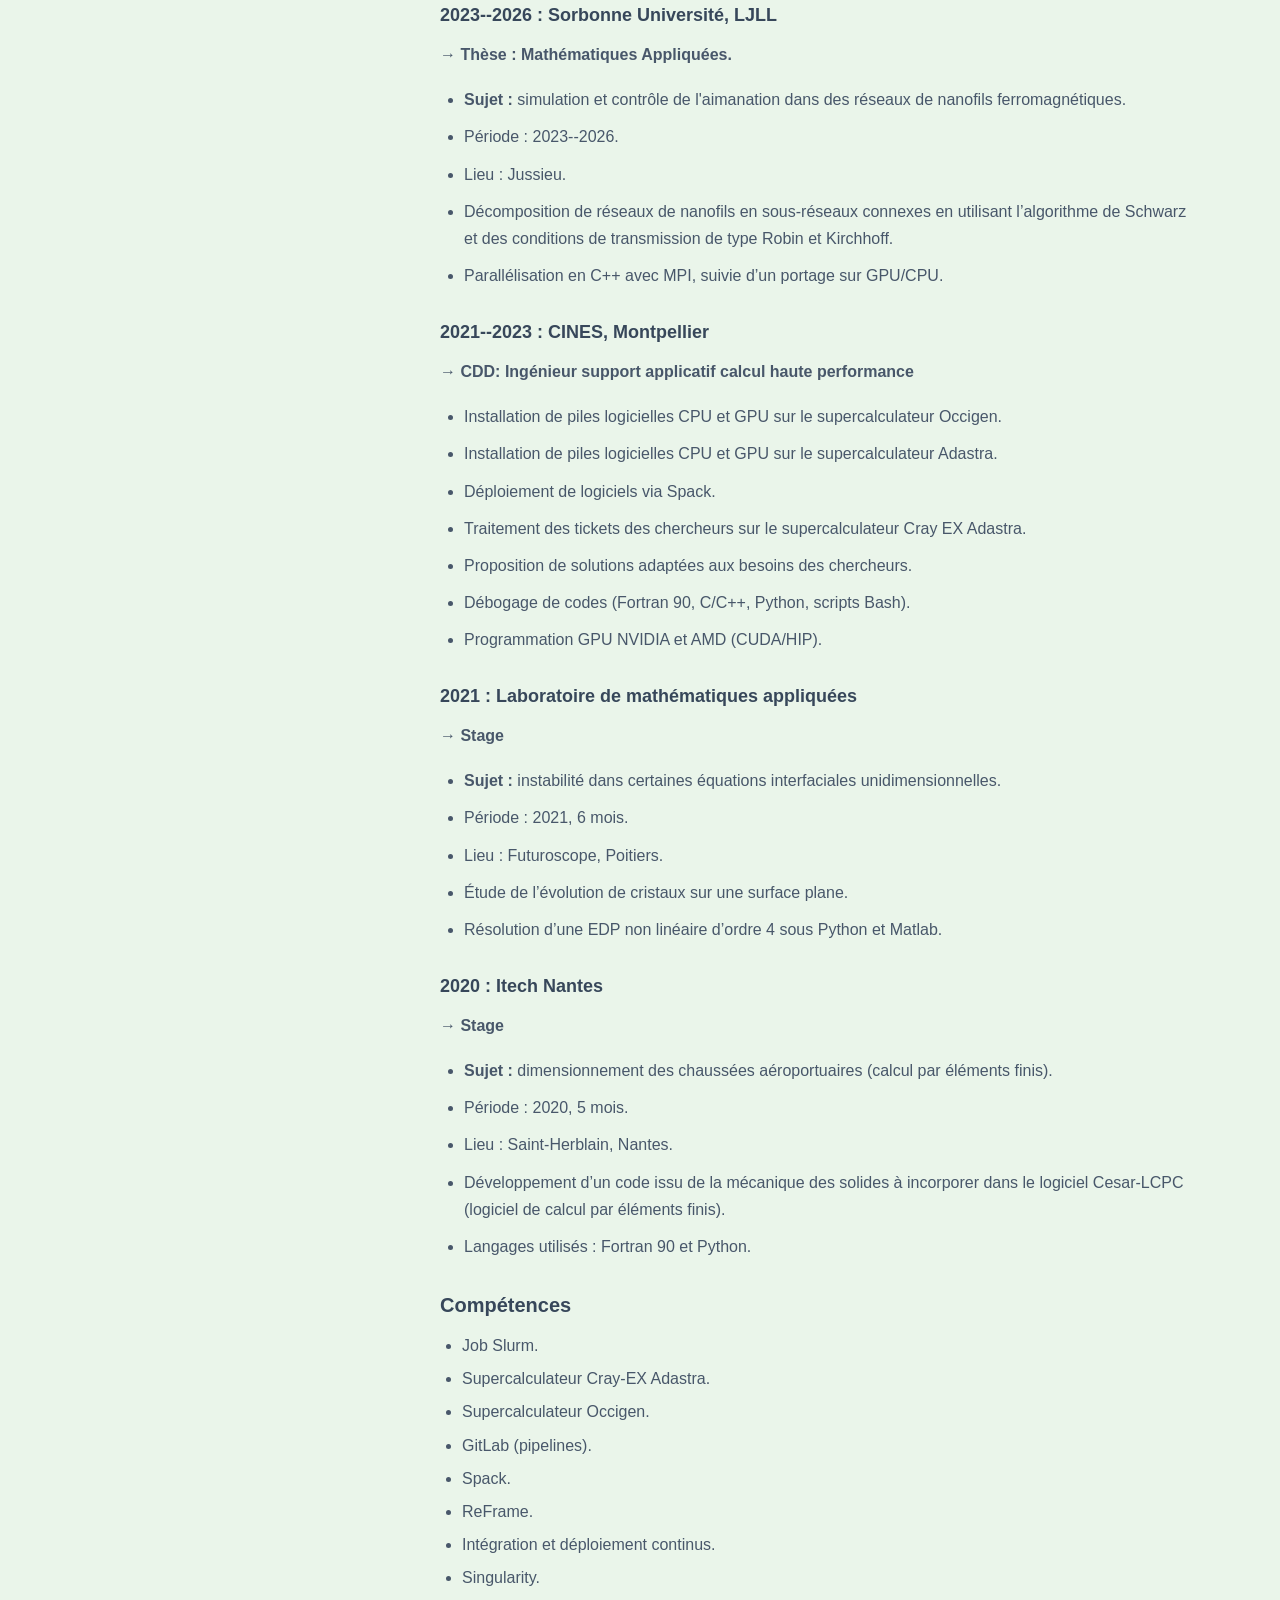
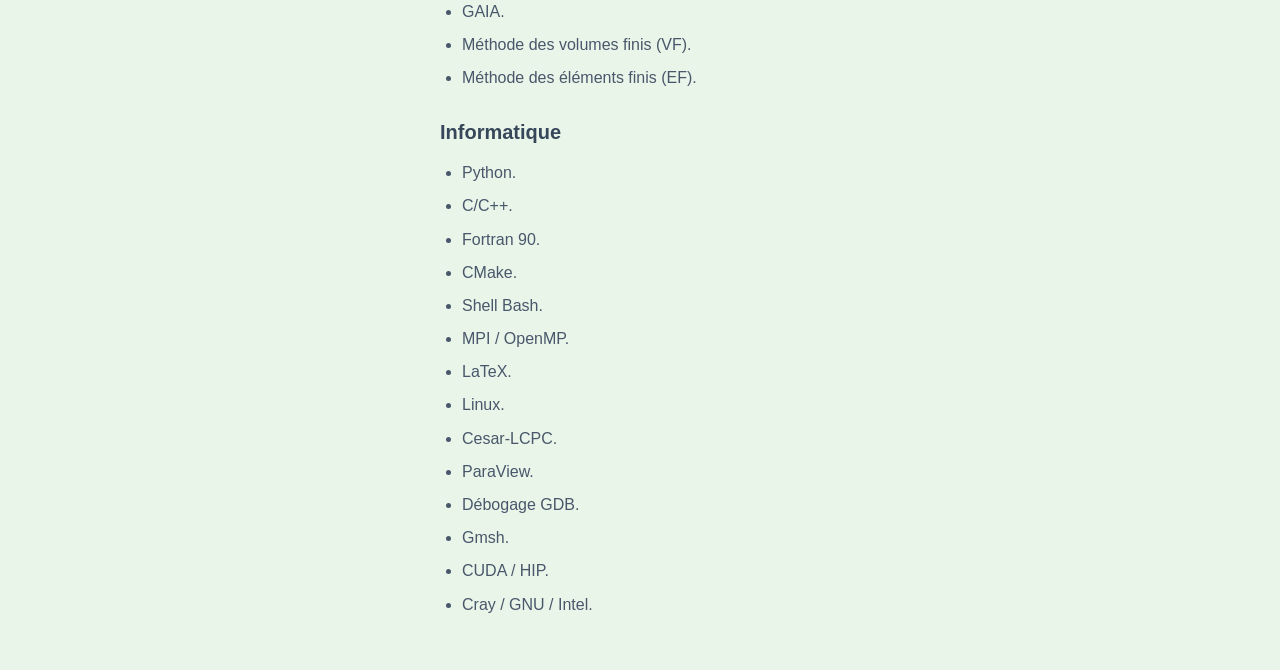
==== commit 6277090d: "Update index.html" ====
--- a/cv/index.html
+++ b/cv/index.html
@@ -110,7 +110,7 @@
 
       <div class="year-block">
         <h3>2023--2026 : Sorbonne Université, LJLL</h3>
-        <p class="subcourse">&rarr; Thèse</p>
+        <p class="subcourse">&rarr; Thèse : Mathématiques Appliquées.</p>
         <ul>
           <li><strong>Sujet :</strong> simulation et contrôle de l'aimanation dans des réseaux de nanofils ferromagnétiques.</li>
           <li>Période : 2023--2026.</li>
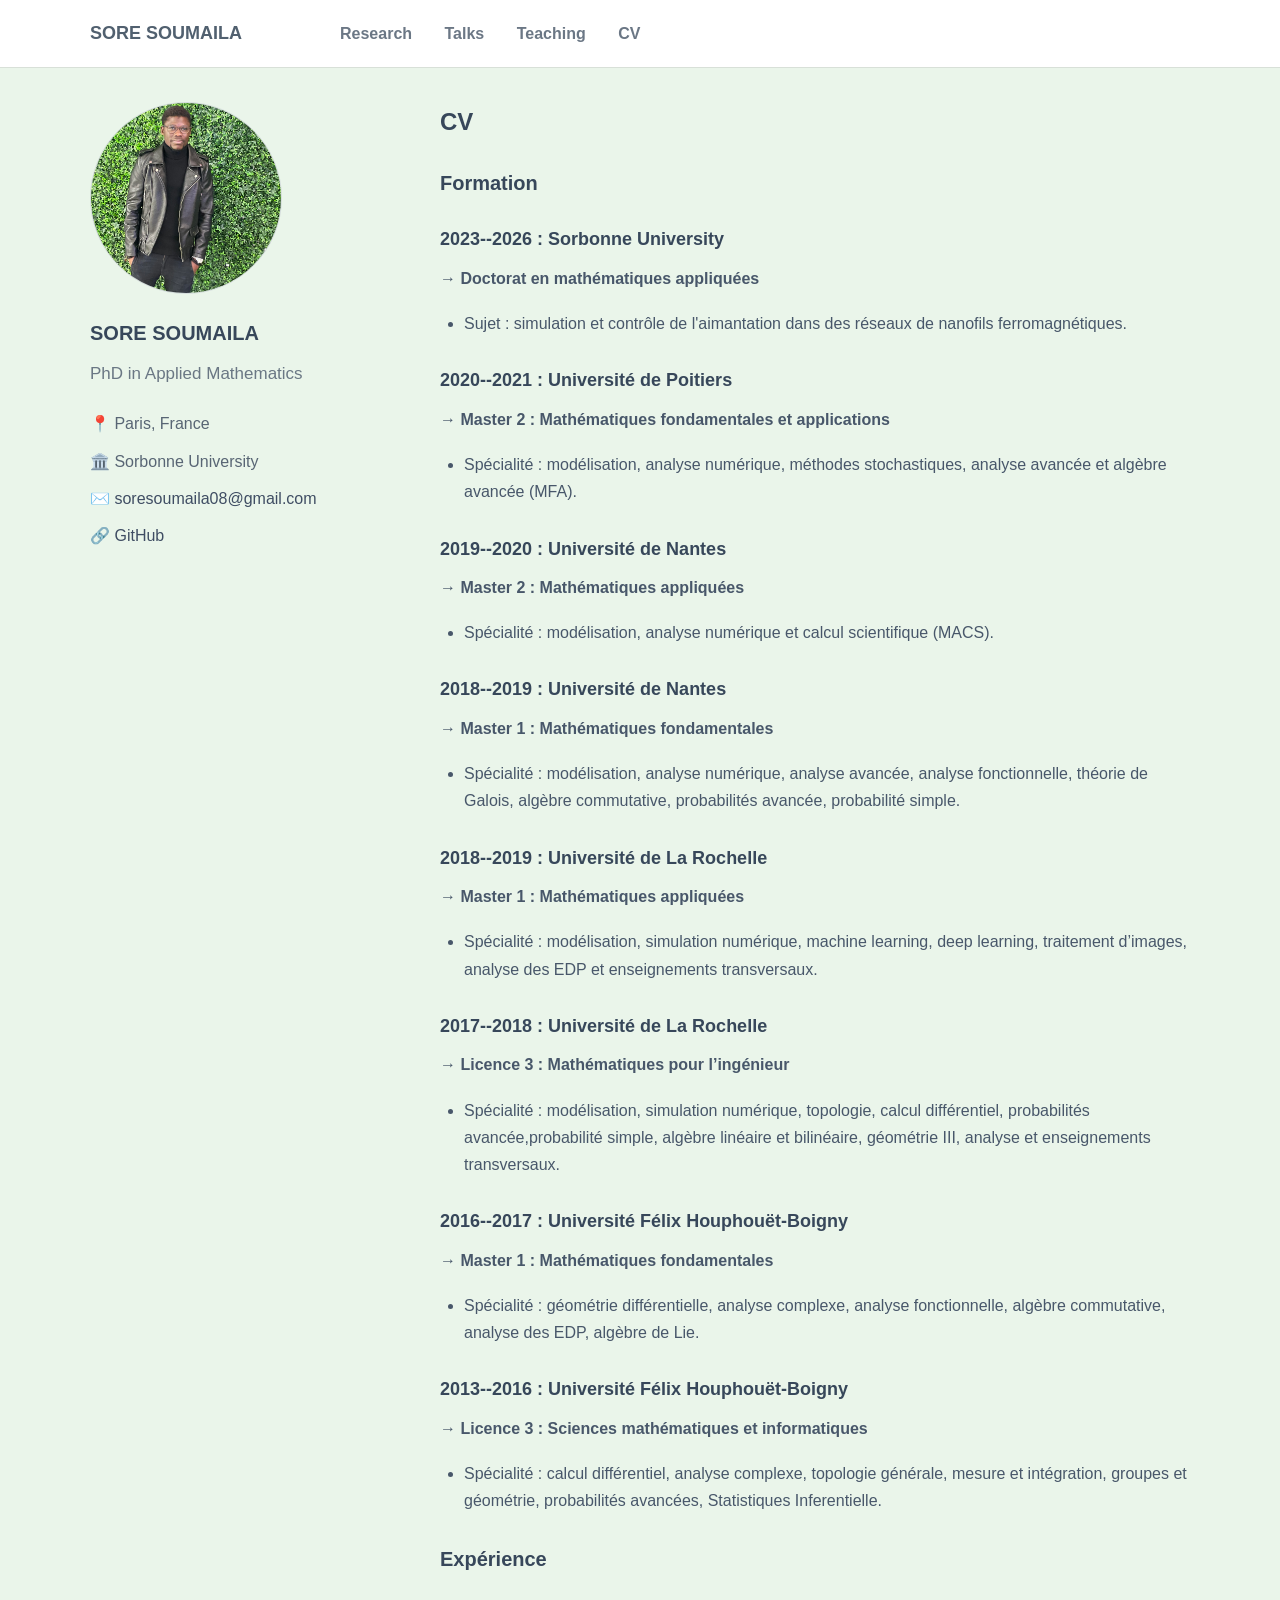
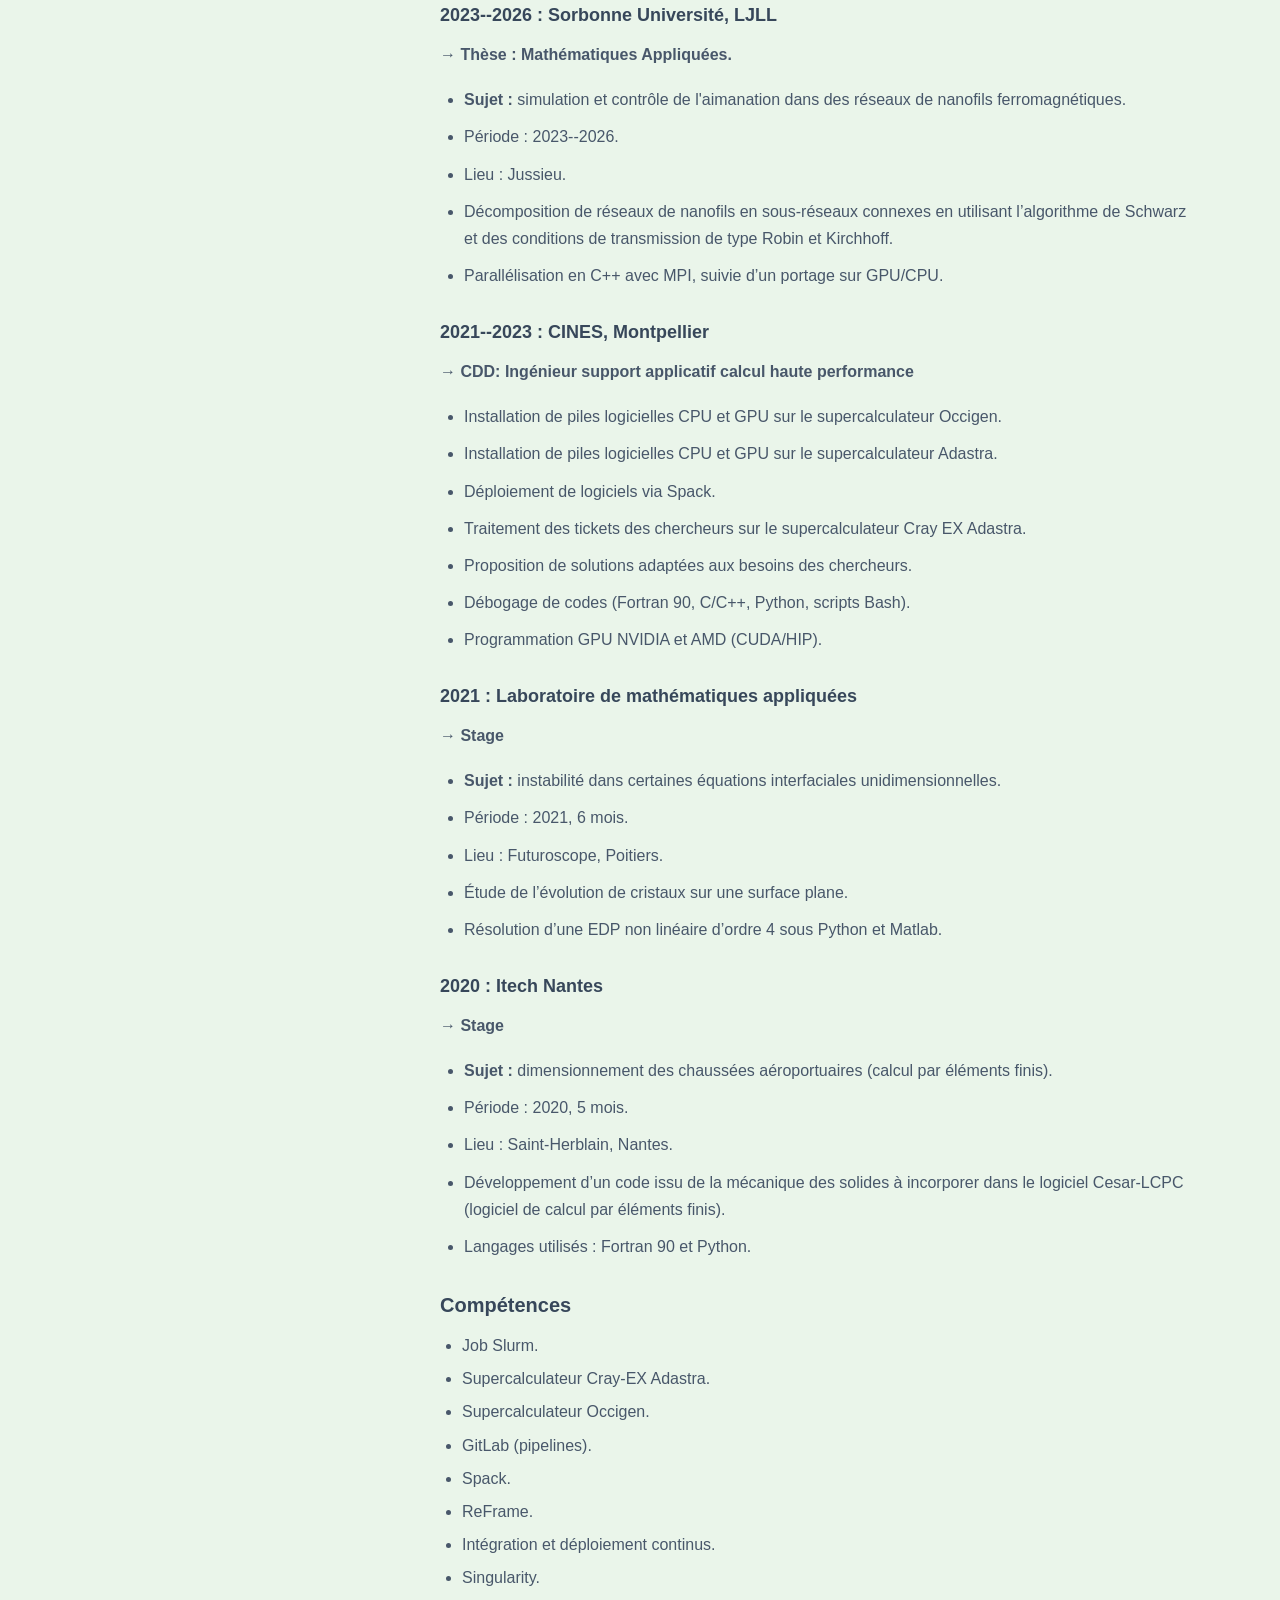
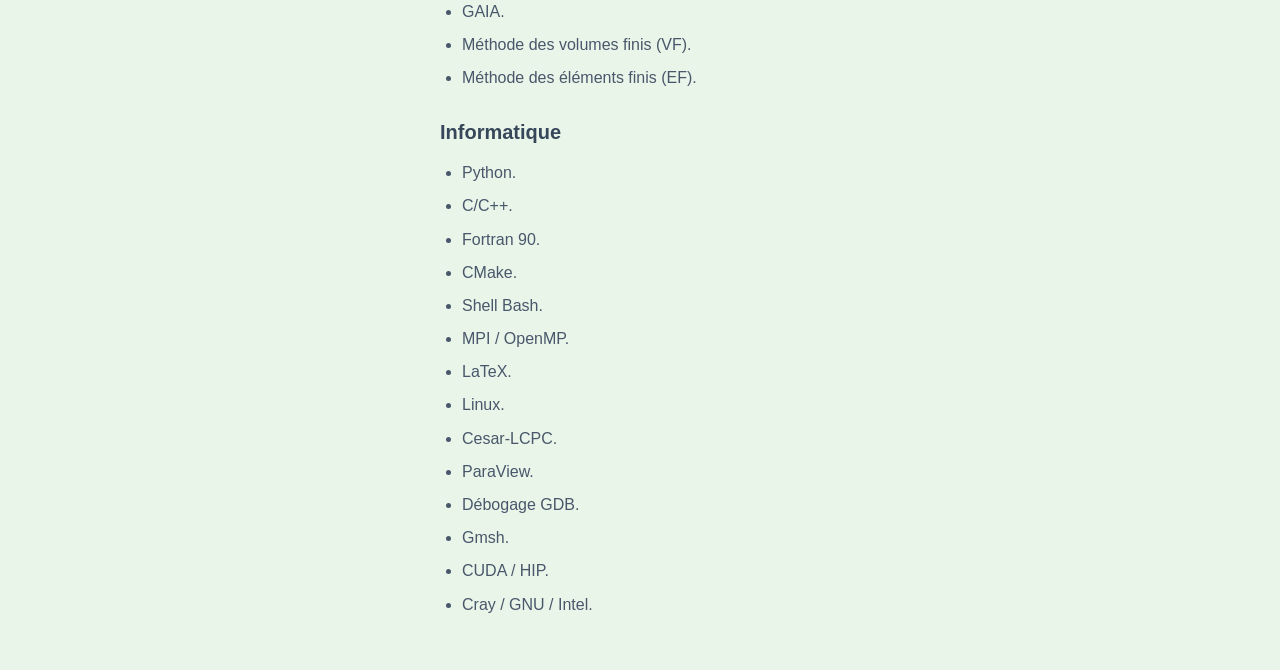
==== commit a287b40b: "Update index.html" ====
--- a/cv/index.html
+++ b/cv/index.html
@@ -46,7 +46,7 @@
         <h3>2023--2026 : Sorbonne University</h3>
         <p class="subcourse">&rarr; Doctorat en mathématiques appliquées</p>
         <ul>
-          <li>Sujet : simulation et contrôle des réseaux de nanofils ferromagnétiques.</li>
+          <li>Sujet : simulation et contrôle de l'aimantation dans des réseaux de nanofils ferromagnétiques.</li>
         </ul>
       </div>
 
